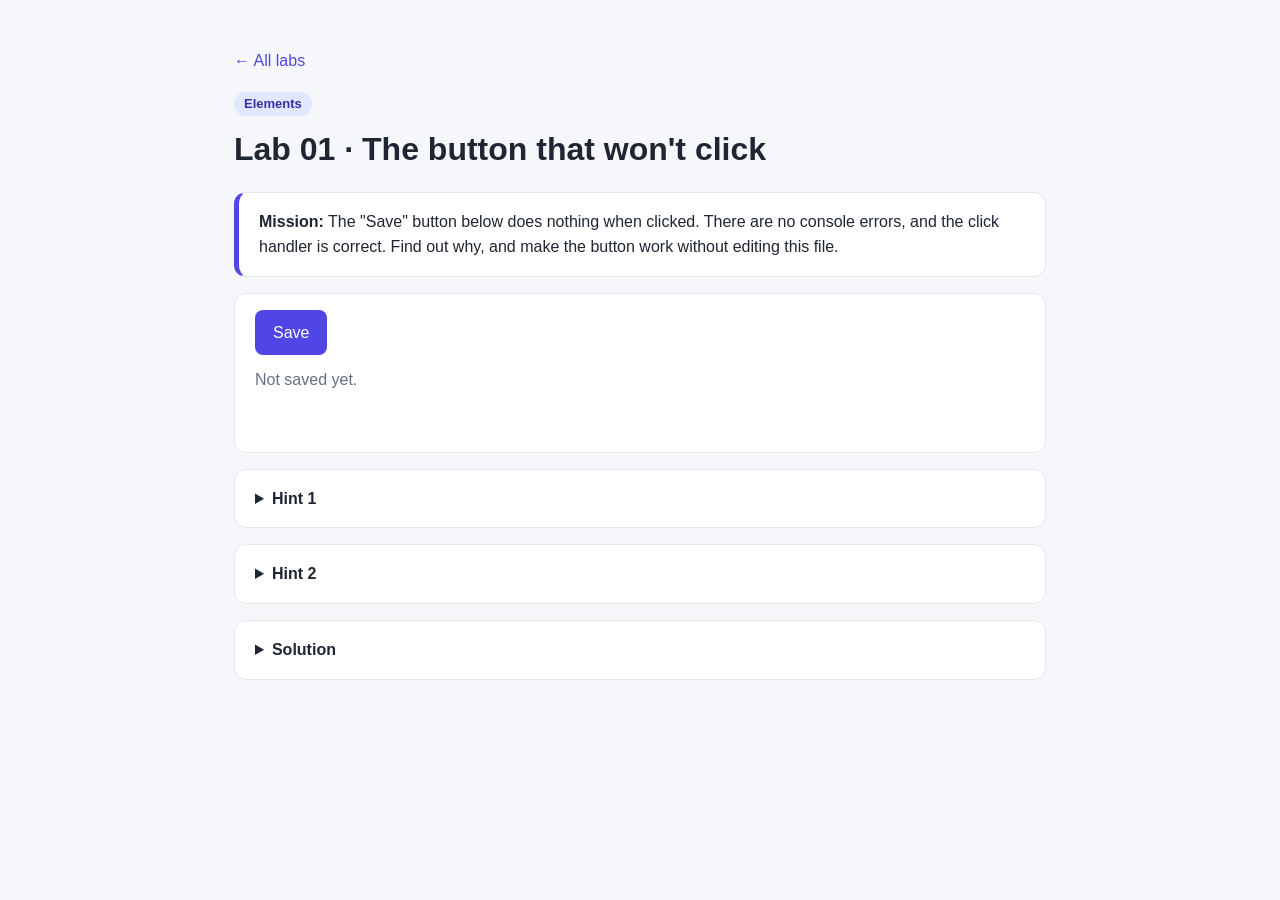
==== labs/01-hidden-button/index.html @ df10e12f "DevTools Dojo: guide, practice labs, PDF build and site deploy" ====
<!DOCTYPE html>
<html lang="en">
<head>
  <meta charset="utf-8"><link rel="icon" href="data:,"><meta name="viewport" content="width=device-width, initial-scale=1">
  <title>Lab 01 · The button that won't click</title>
  <link rel="stylesheet" href="../lab.css">
  <style>
    .promo { position: absolute; inset: 0; background: rgba(255,255,255,0); z-index: 5; }
    .stage button { position: relative; z-index: 1; }
  </style>
</head>
<body><div class="wrap">
  <p class="crumbs"><a href="../">← All labs</a></p>
  <span class="tag">Elements</span>
  <h1>Lab 01 · The button that won't click</h1>

  <div class="mission">
    <b>Mission:</b> The "Save" button below does nothing when clicked. There are no console errors, and the click handler is correct. Find out why, and make the button work without editing this file.
  </div>

  <div class="stage">
    <button class="primary" id="save">Save</button>
    <p class="result" id="result">Not saved yet.</p>
    <div class="promo" aria-hidden="true"></div>
  </div>

  <details><summary>Hint 1</summary>Use the element picker (<code>Cmd + Shift + C</code>) and hover over the button. Which element gets highlighted?</details>
  <details><summary>Hint 2</summary>Check the picked element's <code>position</code>, <code>inset</code> and <code>z-index</code> in the Styles pane.</details>
  <details><summary>Solution</summary>
    <p>An invisible <code>div.promo</code> (fully transparent background, <code>position: absolute; inset: 0; z-index: 5</code>) covers the whole stage, so it receives every click.</p>
    <p>Fix it live in any of these ways: select <code>.promo</code> and press <code>Delete</code>; add <code>pointer-events: none</code> to it; or lower its <code>z-index</code> below the button's.</p>
    <p><b>Real-world version:</b> cookie banners, invisible modals that didn't close, and tooltips left behind after an animation.</p>
  </details>
</div>
<script>
  document.getElementById('save').addEventListener('click', () => {
    document.getElementById('result').textContent = '✅ Saved! You found it.';
  });
</script>
</body>
</html>
---- labs/lab.css ----
:root { --accent: #4f46e5; --ink: #1f2633; --muted: #667085; --line: #e4e7ec; }
* { box-sizing: border-box; }
body { margin: 0; font: 16px/1.6 -apple-system, "Segoe UI", Roboto, sans-serif; color: var(--ink); background: #f6f7fb; }
.wrap { max-width: 860px; margin: 0 auto; padding: 32px 24px 64px; }
.crumbs a { color: var(--accent); text-decoration: none; }
h1 { margin: 8px 0 4px; }
.tag { display: inline-block; padding: 2px 10px; border-radius: 999px; background: #e0e7ff; color: #3730a3; font-size: 13px; font-weight: 600; }
.mission, .stage, details { background: #fff; border: 1px solid var(--line); border-radius: 12px; padding: 16px 20px; margin: 16px 0; }
.mission { border-left: 5px solid var(--accent); }
.stage { min-height: 160px; position: relative; }
summary { cursor: pointer; font-weight: 600; }
details[open] summary { margin-bottom: 8px; }
code { background: #eef1f6; padding: 1px 5px; border-radius: 4px; font-size: .9em; }
button.primary { font: inherit; padding: 10px 18px; border: 0; border-radius: 8px; background: var(--accent); color: #fff; cursor: pointer; }
.result { margin-top: 12px; color: var(--muted); }
.grid { display: grid; grid-template-columns: repeat(auto-fill, minmax(240px, 1fr)); gap: 16px; }
.grid a { display: block; background: #fff; border: 1px solid var(--line); border-radius: 12px; padding: 16px; color: inherit; text-decoration: none; }
.grid a:hover { border-color: var(--accent); }
.grid b { display: block; margin-bottom: 4px; }
.grid span { color: var(--muted); font-size: 14px; }
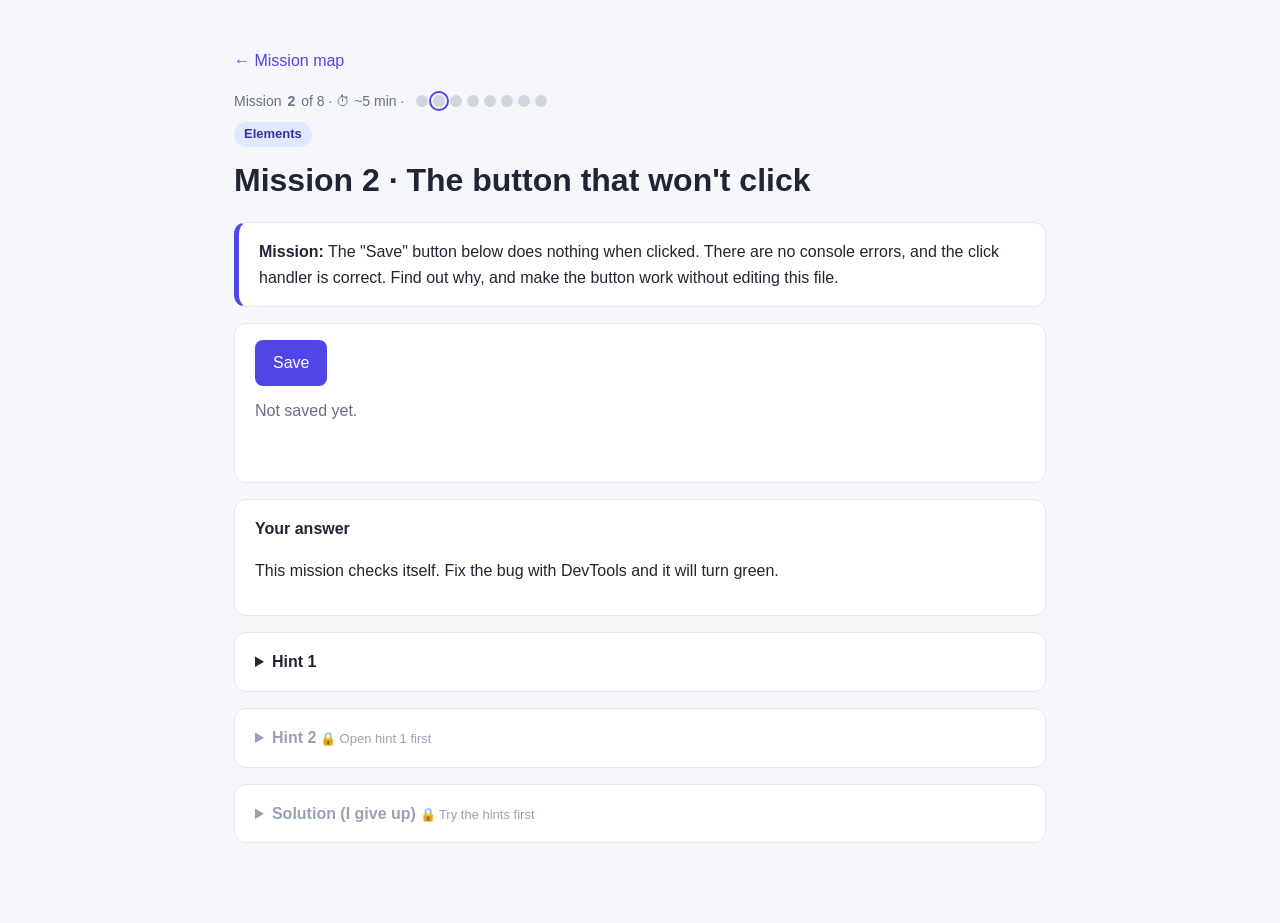
==== commit ac855294: "Missions-first relaunch: answer checks, gated hints, progress and belts, share card, real DevTools s" ====
--- a/labs/01-hidden-button/index.html
+++ b/labs/01-hidden-button/index.html
@@ -10,9 +10,10 @@
   </style>
 </head>
 <body><div class="wrap">
-  <p class="crumbs"><a href="../">← All labs</a></p>
+  <p class="crumbs"><a href="../">← Mission map</a></p>
   <span class="tag">Elements</span>
-  <h1>Lab 01 · The button that won't click</h1>
+  <h1>Mission 2 · The button that won't click</h1>
+  <div class="dojo-mobile">📱 These missions need DevTools, which runs only on a desktop browser. Open this link on your computer (Chrome or Edge).</div>
 
   <div class="mission">
     <b>Mission:</b> The "Save" button below does nothing when clicked. There are no console errors, and the click handler is correct. Find out why, and make the button work without editing this file.
@@ -37,5 +38,10 @@
     document.getElementById('result').textContent = '✅ Saved! You found it.';
   });
 </script>
+<script type="module">
+  import { startMission } from '../mission.js';
+  const m = startMission({ id: '01', learned: 'When a click does nothing, use the element picker: if it selects a different element than the one you clicked, something is covering it. Check <code>z-index</code> and <code>pointer-events</code>.' });
+  document.getElementById('save').addEventListener('click', () => m.solve());
+</script>
 </body>
 </html>
--- a/labs/lab.css
+++ b/labs/lab.css
@@ -18,3 +18,29 @@
 .grid a:hover { border-color: var(--accent); }
 .grid b { display: block; margin-bottom: 4px; }
 .grid span { color: var(--muted); font-size: 14px; }
+
+/* ---------- Mission engine ---------- */
+.dojo-strip { font-size: 14px; color: var(--muted); margin: 4px 0 8px; display: flex; align-items: center; gap: 6px; flex-wrap: wrap; }
+.dojo-dots { display: inline-flex; gap: 5px; margin-left: 6px; }
+.dojo-dots a { width: 12px; height: 12px; border-radius: 50%; background: #d0d5dd; display: inline-block; }
+.dojo-dots a.done { background: #16a34a; }
+.dojo-dots a.here { outline: 2px solid var(--accent); outline-offset: 2px; }
+.dojo-check { background: #fff; border: 1px solid var(--line); border-radius: 12px; padding: 16px 20px; margin: 16px 0; }
+.dojo-check.ok { border-color: #16a34a; background: #f0fdf4; }
+.dojo-check label { display: block; margin-top: 10px; font-size: 15px; }
+.dojo-check input { display: block; width: 100%; max-width: 420px; margin-top: 4px; padding: 8px 12px; font: 14px "SF Mono", Menlo, monospace; border: 1px solid #d0d5dd; border-radius: 8px; }
+.dojo-check input.bad { border-color: #dc2626; background: #fef2f2; }
+.dojo-row { display: flex; gap: 12px; align-items: center; flex-wrap: wrap; margin-top: 12px; }
+.dojo-msg { color: var(--muted); font-size: 14px; }
+.dojo-check.ok .dojo-msg { color: #15803d; font-weight: 600; }
+.dojo-solved { background: linear-gradient(135deg, #ecfdf5, #eef2ff); border: 2px solid #16a34a; border-radius: 14px; padding: 18px 22px; margin: 16px 0; }
+.dojo-solved h2 { margin: 0 0 4px; color: #15803d; }
+.btn { display: inline-block; padding: 10px 18px; border-radius: 8px; text-decoration: none; font-weight: 600; }
+a.primary.btn { background: var(--accent); color: #fff; }
+.btn.ghost { border: 1px solid var(--line); color: var(--ink); background: #fff; }
+details.locked summary { color: #98a2b3; cursor: not-allowed; }
+details.locked summary::after { content: " 🔒 " attr(data-lock); font-weight: 400; font-size: 13px; }
+details.locked > :not(summary) { display: none; }
+
+.dojo-mobile { display: none; background: #fff7ed; border: 1px solid #fdba74; color: #7c2d12; border-radius: 12px; padding: 12px 16px; margin: 12px 0; font-size: 15px; }
+@media (max-width: 820px), (pointer: coarse) { .dojo-mobile { display: block; } }
